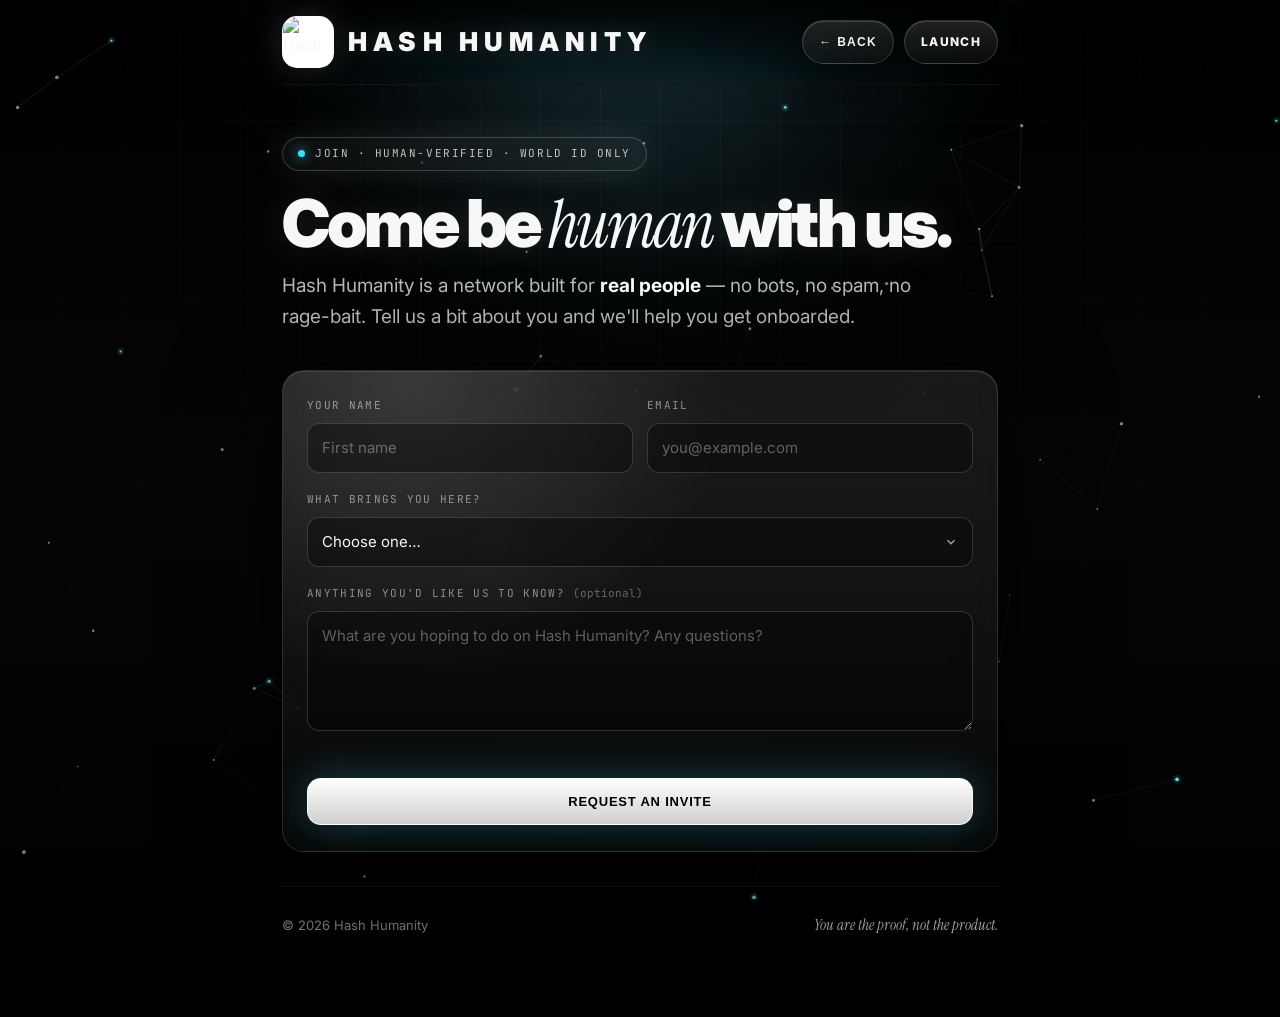
==== join.html @ 0974520a "Add join.html for user onboarding" ====
<!DOCTYPE html>
<html lang="en">
<head>
<meta charset="utf-8" />
<meta name="viewport" content="width=device-width, initial-scale=1, viewport-fit=cover" />
<title>Hash Humanity — Join the network</title>
<link rel="icon" href="logo.png" />
<meta name="description" content="Interested in Hash Humanity? Tell us a little about you and we'll help you get onboarded to the human-verified network." />

<base href="./" />

<link rel="preconnect" href="https://fonts.googleapis.com" />
<link rel="preconnect" href="https://fonts.gstatic.com" crossorigin />
<link href="https://fonts.googleapis.com/css2?family=Inter:wght@400;500;600;700;800;900&family=Instrument+Serif:ital@0;1&family=JetBrains+Mono:wght@500;700&display=swap" rel="stylesheet" />

<script src="https://www.gstatic.com/firebasejs/10.12.2/firebase-app-compat.js"></script>
<script src="https://www.gstatic.com/firebasejs/10.12.2/firebase-functions-compat.js"></script>

<style>
  :root{
    color-scheme:dark;

    --ink:#f7f7f7;
    --muted:rgba(255,255,255,.72);
    --muted2:rgba(255,255,255,.50);

    --stroke:rgba(255,255,255,.16);
    --stroke2:rgba(255,255,255,.30);

    --accent:#38e0ff;
    --accent-soft:rgba(56,224,255,.16);
    --ok:#3ee68a;
    --err:#ff6b6b;

    --radius:22px;
    --wrap:760px;

    --shadow:0 28px 110px rgba(0,0,0,.72);
    --glow:0 0 34px rgba(255,255,255,.10);

    --mono:"JetBrains Mono", ui-monospace, SFMono-Regular, Menlo, monospace;
    --serif:"Instrument Serif", Georgia, "Times New Roman", serif;
    --sans:"Inter", system-ui, -apple-system, BlinkMacSystemFont, "Segoe UI", Roboto, Arial, sans-serif;
  }

  *{ box-sizing:border-box; }
  html,body{ min-height:100%; }

  body{
    margin:0;
    color:var(--ink);
    font:16px/1.6 var(--sans);
    background:linear-gradient(180deg,#000 0%,#050505 48%,#000 100%);
    overflow-x:hidden;
    -webkit-font-smoothing:antialiased;
    isolation:isolate;
  }

  #humanity-field{
    position:fixed; inset:0; z-index:-2; width:100%; height:100%;
    pointer-events:none; opacity:.9;
  }

  body::before{
    content:""; position:fixed; inset:0; z-index:-1;
    background:
      radial-gradient(circle at 50% -10%, rgba(56,224,255,.16), transparent 40%),
      radial-gradient(circle at 50% -10%, rgba(255,255,255,.10), transparent 32%),
      linear-gradient(rgba(255,255,255,.028) 1px, transparent 1px),
      linear-gradient(90deg, rgba(255,255,255,.028) 1px, transparent 1px);
    background-size:auto, auto, 60px 60px, 60px 60px;
    mask-image:radial-gradient(circle at 50% 16%, black 0%, transparent 78%);
    pointer-events:none;
  }

  a{ color:inherit; }
  img{ max-width:100%; display:block; }
  ::selection{ background:rgba(255,255,255,.22); }

  .wrap{ max-width:var(--wrap); margin:0 auto; padding:0 22px 80px; }

  .reveal{ opacity:0; transform:translateY(24px); transition:opacity .8s cubic-bezier(.16,1,.3,1), transform .8s cubic-bezier(.16,1,.3,1); }
  .reveal.in{ opacity:1; transform:none; }

  header{
    position:sticky; top:0; z-index:50;
    display:flex; align-items:center; justify-content:space-between; gap:14px;
    border-bottom:1px solid rgba(255,255,255,.08);
    background:linear-gradient(180deg, rgba(0,0,0,.88), rgba(0,0,0,.50), transparent);
    backdrop-filter:blur(18px) saturate(150%);
    padding:16px 0;
  }

  .brand{ display:flex; align-items:center; gap:14px; min-width:0; }
  .brand img{
    width:52px; height:52px; border-radius:15px; object-fit:cover; background:#fff;
    border:1px solid rgba(255,255,255,.24);
    box-shadow:0 0 30px rgba(255,255,255,.14),0 14px 44px rgba(0,0,0,.7);
  }
  .brand strong{
    letter-spacing:.24em; font-weight:900; text-transform:uppercase;
    font-size:clamp(17px,2.4vw,26px); line-height:1; white-space:nowrap;
    text-shadow:0 0 22px rgba(255,255,255,.16);
  }

  .actions{ display:flex; gap:10px; flex-wrap:wrap; }

  .btn{
    appearance:none; border:1px solid var(--stroke); color:var(--ink);
    background:linear-gradient(180deg, rgba(255,255,255,.12), rgba(255,255,255,.035));
    padding:11px 16px; border-radius:999px;
    font-weight:800; letter-spacing:.11em; text-transform:uppercase; font-size:12px;
    backdrop-filter:blur(16px) saturate(150%);
    box-shadow:0 16px 50px rgba(0,0,0,.5), inset 0 1px 0 rgba(255,255,255,.14);
    text-decoration:none; display:inline-flex; align-items:center; gap:10px; cursor:pointer;
    transition:transform .16s ease,border-color .18s ease,background .18s ease;
    -webkit-tap-highlight-color:transparent;
  }
  .btn:hover{ transform:translateY(-2px); border-color:var(--stroke2); background:linear-gradient(180deg, rgba(255,255,255,.20), rgba(255,255,255,.07)); }

  .hero{ padding:52px 0 8px; }

  .eyebrow{
    display:inline-flex; align-items:center; gap:10px;
    padding:7px 15px; border-radius:999px;
    border:1px solid rgba(255,255,255,.18); background:rgba(255,255,255,.05);
    color:rgba(255,255,255,.74);
    font-family:var(--mono); font-size:11px; text-transform:uppercase; letter-spacing:.14em;
    margin-bottom:20px; backdrop-filter:blur(16px); box-shadow:var(--glow);
  }
  .eyebrow-dot{
    width:7px; height:7px; border-radius:999px; background:var(--accent);
    box-shadow:0 0 12px rgba(56,224,255,.9); animation:beat 1.9s ease-in-out infinite;
  }
  @keyframes beat{ 0%,100%{ transform:scale(1); opacity:1; } 50%{ transform:scale(1.5); opacity:.55; } }

  h1{
    font-size:clamp(38px,6.4vw,66px); line-height:.98; margin:0 0 14px;
    font-weight:900; letter-spacing:-.045em; text-shadow:0 0 34px rgba(255,255,255,.12);
  }
  h1 em{ font-family:var(--serif); font-style:italic; font-weight:400; }

  .lead{ color:var(--muted); font-size:clamp(16px,2vw,19px); margin:0; max-width:56ch; }
  .lead strong{ color:#fff; font-weight:700; }

  .panel{
    position:relative; overflow:hidden; margin-top:30px;
    background:linear-gradient(180deg, rgba(255,255,255,.085), rgba(255,255,255,.03));
    border:1px solid rgba(255,255,255,.13);
    border-radius:var(--radius); padding:26px 24px;
    box-shadow:var(--shadow), inset 0 1px 0 rgba(255,255,255,.10);
    backdrop-filter:blur(18px) saturate(150%);
  }
  .panel::before{
    content:""; position:absolute; inset:0;
    background:radial-gradient(circle at 18% 0%, rgba(255,255,255,.14), transparent 42%);
    pointer-events:none;
  }
  .panel > *{ position:relative; z-index:1; }

  label{
    display:block; font-family:var(--mono); font-size:11px; letter-spacing:.12em;
    text-transform:uppercase; color:var(--muted2); margin:0 0 8px;
  }
  .field{ margin-bottom:18px; }
  .row{ display:grid; grid-template-columns:1fr 1fr; gap:14px; }

  input, select, textarea{
    width:100%; color:var(--ink); font:15px/1.5 var(--sans);
    background:rgba(0,0,0,.35); border:1px solid rgba(255,255,255,.16);
    border-radius:12px; padding:13px 14px;
    transition:border-color .18s ease, box-shadow .18s ease, background .18s ease;
    -webkit-appearance:none; appearance:none;
  }
  select{
    background-image:url("data:image/svg+xml;utf8,<svg xmlns='http://www.w3.org/2000/svg' width='14' height='14' viewBox='0 0 24 24' fill='none' stroke='%23ffffff' stroke-width='2.5' stroke-opacity='0.6'><path d='M6 9l6 6 6-6'/></svg>");
    background-repeat:no-repeat; background-position:right 14px center; padding-right:40px;
  }
  textarea{ min-height:120px; resize:vertical; }

  input::placeholder, textarea::placeholder{ color:rgba(255,255,255,.34); }

  input:focus, select:focus, textarea:focus{
    outline:none; border-color:rgba(56,224,255,.6);
    background:rgba(0,0,0,.5);
    box-shadow:0 0 0 3px rgba(56,224,255,.14);
  }

  .hint{ margin:7px 2px 0; font-size:12px; color:var(--muted2); }
  .optional{ text-transform:none; letter-spacing:0; color:rgba(255,255,255,.35); }

  .submit{
    width:100%; margin-top:22px; padding:15px; border-radius:14px;
    border:1px solid rgba(255,255,255,.88);
    background:linear-gradient(180deg, #fff, #cfcfcf); color:#000;
    font-weight:900; letter-spacing:.06em; text-transform:uppercase; font-size:13px;
    cursor:pointer; position:relative; overflow:hidden;
    box-shadow:0 0 42px rgba(56,224,255,.28), 0 20px 70px rgba(0,0,0,.7);
    transition:transform .16s ease, box-shadow .16s ease, opacity .16s ease;
  }
  .submit:hover:not(:disabled){ transform:translateY(-2px); }
  .submit:disabled{ cursor:not-allowed; opacity:.55; }
  .submit .spinner{
    display:none; width:15px; height:15px; margin-right:9px; vertical-align:-2px;
    border:2px solid rgba(0,0,0,.3); border-top-color:#000; border-radius:50%;
    animation:spin 0.7s linear infinite;
  }
  .submit.loading .spinner{ display:inline-block; }
  @keyframes spin{ to{ transform:rotate(360deg); } }

  .status{
    margin-top:16px; padding:13px 15px; border-radius:12px; font-size:14px;
    display:none; align-items:flex-start; gap:10px;
  }
  .status.show{ display:flex; }
  .status.err{ background:rgba(255,107,107,.12); border:1px solid rgba(255,107,107,.4); color:#ffd6d6; }

  .done{ text-align:center; padding:20px 8px; display:none; }
  .done.show{ display:block; }
  .done .check{
    width:64px; height:64px; margin:0 auto 18px; border-radius:50%;
    display:flex; align-items:center; justify-content:center;
    background:var(--accent-soft); border:1px solid rgba(56,224,255,.45);
  }
  .done h2{ margin:0 0 8px; font-size:24px; font-weight:900; letter-spacing:-.02em; }
  .done h2 em{ font-family:var(--serif); font-style:italic; font-weight:400; }
  .done p{ margin:0 auto 20px; color:var(--muted); max-width:46ch; }
  .done .launch{ display:inline-flex; gap:10px; }

  footer{
    color:var(--muted2); font-size:13px; padding:26px 0 0; margin-top:34px;
    border-top:1px solid rgba(255,255,255,.08);
    display:flex; align-items:center; justify-content:space-between; flex-wrap:wrap; gap:12px;
  }
  footer .tag{ font-family:var(--serif); font-style:italic; font-size:15px; color:var(--muted); }

  @media (max-width:720px){
    .wrap{ padding:0 16px 72px; }
    header{ flex-direction:column; align-items:flex-start; padding:10px 0 12px; }
    .brand img{ width:48px; height:48px; border-radius:14px; }
    .brand strong{ font-size:clamp(19px,7vw,27px); letter-spacing:.18em; }
    .btn{ padding:10px 14px; font-size:11px; }
    .hero{ padding:34px 0 4px; }
    .panel{ padding:22px 18px; }
    .row{ grid-template-columns:1fr; }
  }

  @media (prefers-reduced-motion:reduce){
    *,*::before,*::after{ animation:none !important; transition:none !important; }
    .reveal{ opacity:1; transform:none; }
    #humanity-field{ display:none; }
  }
</style>
</head>

<body>
  <canvas id="humanity-field" aria-hidden="true"></canvas>

  <div class="wrap">
    <header>
      <div class="brand">
        <img src="logo.png" alt="Hash Humanity" />
        <strong>HASH HUMANITY</strong>
      </div>
      <nav class="actions">
        <button class="btn" type="button" onclick="goBack()">← Back</button>
        <a class="btn" href="https://hashhumanity.world" target="_blank" rel="noopener">Launch</a>
      </nav>
    </header>

    <main>
      <section class="hero">
        <div class="eyebrow reveal">
          <span class="eyebrow-dot"></span>
          <span>Join · Human-verified · World ID only</span>
        </div>

        <h1 class="reveal">Come be <em>human</em> with us.</h1>

        <p class="lead reveal">
          Hash Humanity is a network built for <strong>real people</strong> — no bots, no spam, no rage-bait.
          Tell us a bit about you and we'll help you get onboarded.
        </p>
      </section>

      <section class="panel reveal">
        <div id="formWrap">
          <div class="row">
            <div class="field">
              <label for="name">Your name</label>
              <input id="name" type="text" placeholder="First name" autocomplete="name" />
            </div>
            <div class="field">
              <label for="email">Email</label>
              <input id="email" type="email" placeholder="you@example.com" autocomplete="email" />
            </div>
          </div>

          <div class="field">
            <label for="role">What brings you here?</label>
            <select id="role">
              <option value="">Choose one…</option>
              <option value="member">I want to join as a member</option>
              <option value="creator">I'm a creator</option>
              <option value="builder">I'm a builder / developer</option>
              <option value="partner">Partnership / organization</option>
              <option value="press">Press / media</option>
              <option value="other">Something else</option>
            </select>
          </div>

          <div class="field">
            <label for="message">Anything you'd like us to know? <span class="optional">(optional)</span></label>
            <textarea id="message" maxlength="2000" placeholder="What are you hoping to do on Hash Humanity? Any questions?"></textarea>
          </div>

          <button id="submitBtn" class="submit" type="button">
            <span class="spinner"></span><span class="submit-label">Request an invite</span>
          </button>

          <div id="status" class="status"></div>
        </div>

        <div id="doneWrap" class="done">
          <div class="check">
            <svg width="30" height="30" viewBox="0 0 24 24" fill="none" stroke="var(--accent)" stroke-width="2.5" stroke-linecap="round" stroke-linejoin="round"><path d="M20 6L9 17l-5-5"/></svg>
          </div>
          <h2>You're <em>on the list</em>.</h2>
          <p>Thanks for your interest — we've got your details and someone from our team will reach out at the email you gave us. Want to look around now?</p>
          <a class="btn launch" href="https://hashhumanity.world" target="_blank" rel="noopener">Launch Hash Humanity</a>
        </div>
      </section>
    </main>

    <footer>
      <span>© <span id="y"></span> Hash Humanity</span>
      <span class="tag">You are the proof, not the product.</span>
    </footer>
  </div>

<script>
  document.getElementById("y").textContent = new Date().getFullYear();

  /* ---------- Firebase functions ---------- */
  let functions = null;
  (function initFn(tries){
    tries = tries || 0;
    if (typeof firebase !== "undefined" && firebase.initializeApp) {
      try {
        if (!firebase.apps || !firebase.apps.length) {
          firebase.initializeApp({
            apiKey: "AIzaSyBT7P7DAfV-I9ESe6f9Jdp5ioCyGIK0d9A",
            authDomain: "hashhumanity-58b9a.firebaseapp.com",
            databaseURL: "https://hashhumanity-58b9a-default-rtdb.firebaseio.com",
            projectId: "hashhumanity-58b9a"
          });
        }
        functions = firebase.app().functions("us-central1");
        return;
      } catch (e) { console.warn("Firebase init failed", e); return; }
    }
    if (tries < 40) setTimeout(function(){ initFn(tries + 1); }, 100);
  })();

  const statusEl = document.getElementById("status");
  function showStatus(msg){ statusEl.className = "status show err"; statusEl.textContent = msg; }
  function hideStatus(){ statusEl.className = "status"; }

  const emailValid = (v) => /^[^\s@]+@[^\s@]+\.[^\s@]+$/.test(String(v || "").trim());

  const submitBtn = document.getElementById("submitBtn");
  const submitLabel = submitBtn.querySelector(".submit-label");

  submitBtn.addEventListener("click", async () => {
    hideStatus();
    const name = document.getElementById("name").value.trim();
    const email = document.getElementById("email").value.trim();
    const role = document.getElementById("role").value;
    const message = document.getElementById("message").value.trim();

    // Client-side validation mirrors the backend
    if (name.length < 2) return showStatus("Please tell us your name.");
    if (!emailValid(email)) return showStatus("Please enter a valid email so we can reach you.");
    if (!role) return showStatus("Please choose what brings you here.");

    if (!functions) return showStatus("Couldn't reach our servers. Check your connection and try again.");

    const payload = { name, email, role, message, sourceLocation: "onboarding_page" };

    submitBtn.disabled = true;
    submitBtn.classList.add("loading");
    submitLabel.textContent = "Sending…";

    try {
      const submitJoinInquiry = functions.httpsCallable("submitJoinInquiry");
      await submitJoinInquiry(payload);
      document.getElementById("formWrap").style.display = "none";
      document.getElementById("doneWrap").classList.add("show");
    } catch (err) {
      console.error("submitJoinInquiry failed:", err);
      showStatus((err && err.message) ? err.message : "Something went wrong. Please try again.");
      submitBtn.disabled = false;
      submitBtn.classList.remove("loading");
      submitLabel.textContent = "Request an invite";
    }
  });

  /* ---------- Signature particle field ---------- */
  (function () {
    if (window.matchMedia("(prefers-reduced-motion: reduce)").matches) return;
    const canvas = document.getElementById("humanity-field");
    const ctx = canvas.getContext("2d");
    let w, h, dpr, nodes = [], mouse = { x: -9999, y: -9999 };

    function size() {
      dpr = Math.min(window.devicePixelRatio || 1, 2);
      w = canvas.clientWidth = window.innerWidth;
      h = canvas.clientHeight = window.innerHeight;
      canvas.width = w * dpr; canvas.height = h * dpr;
      ctx.setTransform(dpr, 0, 0, dpr, 0, 0);
      const target = Math.min(90, Math.floor((w * h) / 20000));
      nodes = Array.from({ length: target }, () => ({
        x: Math.random() * w, y: Math.random() * h,
        vx: (Math.random() - 0.5) * 0.28, vy: (Math.random() - 0.5) * 0.28,
        r: Math.random() * 1.4 + 0.6, verified: Math.random() < 0.14
      }));
    }
    function step() {
      ctx.clearRect(0, 0, w, h);
      for (const n of nodes) {
        n.x += n.vx; n.y += n.vy;
        if (n.x < 0 || n.x > w) n.vx *= -1;
        if (n.y < 0 || n.y > h) n.vy *= -1;
        const dxm = mouse.x - n.x, dym = mouse.y - n.y, dm = Math.hypot(dxm, dym);
        if (dm < 160) { n.x += (dxm / dm) * 0.35; n.y += (dym / dm) * 0.35; }
      }
      for (let i = 0; i < nodes.length; i++) {
        for (let j = i + 1; j < nodes.length; j++) {
          const a = nodes[i], b = nodes[j];
          const dx = a.x - b.x, dy = a.y - b.y, d = Math.hypot(dx, dy);
          if (d < 128) {
            const o = (1 - d / 128) * 0.16;
            ctx.strokeStyle = (a.verified || b.verified) ? "rgba(56,224,255," + (o*1.6) + ")" : "rgba(255,255,255," + o + ")";
            ctx.lineWidth = 1;
            ctx.beginPath(); ctx.moveTo(a.x, a.y); ctx.lineTo(b.x, b.y); ctx.stroke();
          }
        }
      }
      for (const n of nodes) {
        if (n.verified) {
          ctx.beginPath(); ctx.arc(n.x, n.y, n.r + 2.4, 0, Math.PI*2); ctx.fillStyle = "rgba(56,224,255,0.16)"; ctx.fill();
          ctx.beginPath(); ctx.arc(n.x, n.y, n.r, 0, Math.PI*2); ctx.fillStyle = "rgba(150,238,255,0.95)"; ctx.fill();
        } else {
          ctx.beginPath(); ctx.arc(n.x, n.y, n.r, 0, Math.PI*2); ctx.fillStyle = "rgba(255,255,255,0.55)"; ctx.fill();
        }
      }
      requestAnimationFrame(step);
    }
    window.addEventListener("resize", size, { passive: true });
    window.addEventListener("pointermove", (e) => { mouse.x = e.clientX; mouse.y = e.clientY; }, { passive: true });
    window.addEventListener("pointerleave", () => { mouse.x = -9999; mouse.y = -9999; });
    size(); requestAnimationFrame(step);
  })();

  /* ---------- Scroll reveals ---------- */
  (function () {
    const items = document.querySelectorAll(".reveal");
    if (!("IntersectionObserver" in window)) { items.forEach((el) => el.classList.add("in")); return; }
    const io = new IntersectionObserver((entries) => {
      entries.forEach((e) => { if (e.isIntersecting) { e.target.classList.add("in"); io.unobserve(e.target); } });
    }, { threshold: 0.12, rootMargin: "0px 0px -6% 0px" });
    items.forEach((el) => io.observe(el));
  })();

  /* ---------- Back button ---------- */
  async function probe(url){
    try { const r = await fetch(url, { method: "HEAD", cache: "no-store" }); return r.ok; }
    catch { return false; }
  }
  async function goBack(){
    const candidates = ["index.html", "./index.html", "../index.html", "/index.html", "promo.html"];
    for (const url of candidates){ if (await probe(url)) { location.href = url; return; } }
    history.back();
  }
</script>
</body>
</html>
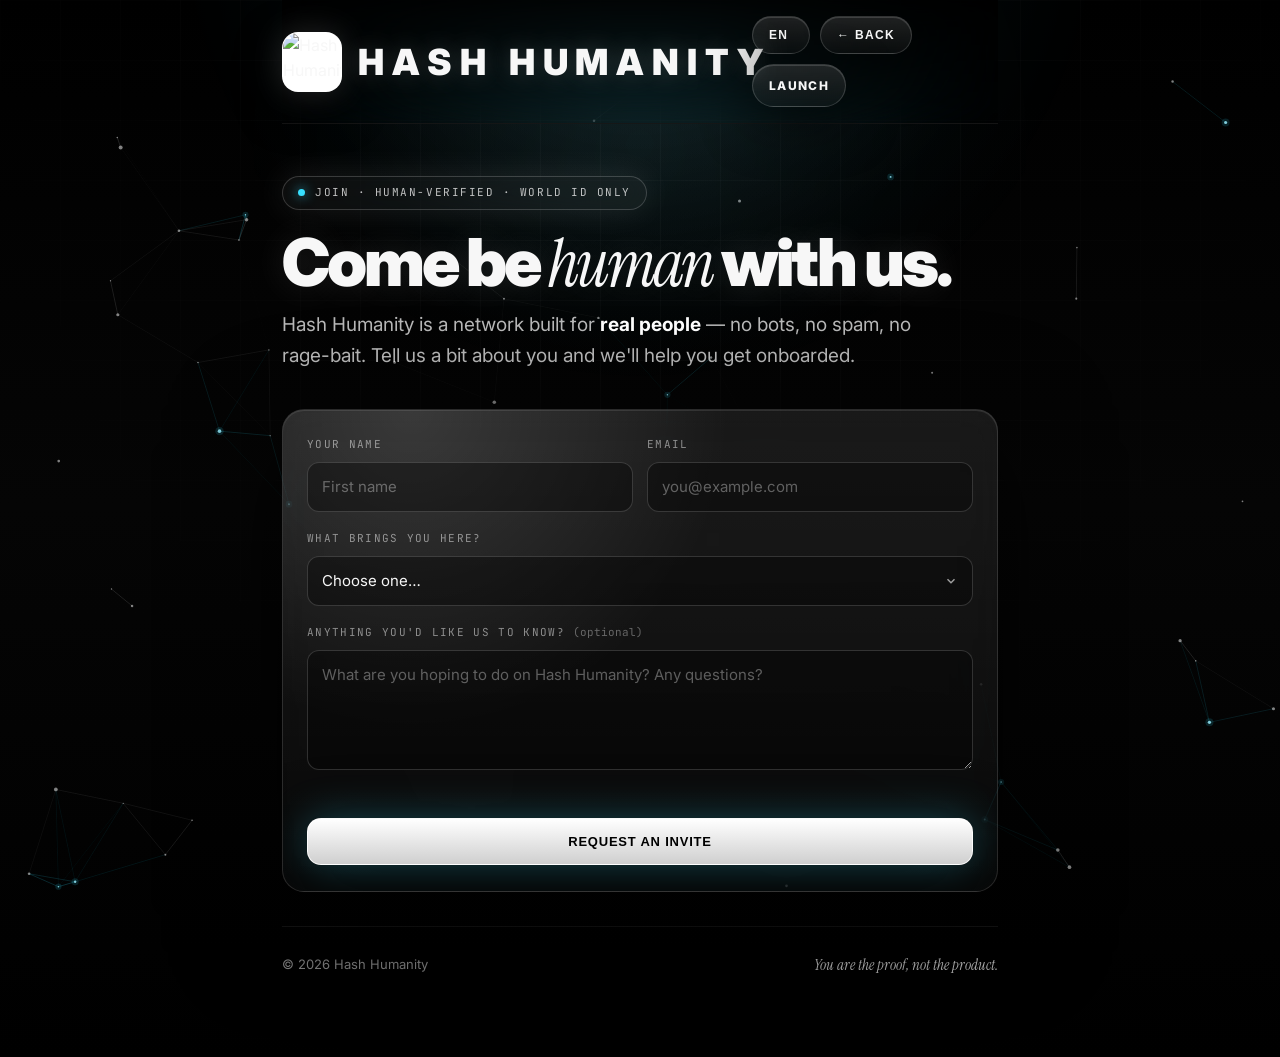
==== commit a80e81b6: "Enhance join.html with styling and i18n features Updated styles and added internationalization suppo" ====
--- a/join.html
+++ b/join.html
@@ -91,19 +91,39 @@
     padding:16px 0;
   }
 
-  .brand{ display:flex; align-items:center; gap:14px; min-width:0; }
+  .brand{ display:flex; align-items:center; gap:16px; min-width:0; }
   .brand img{
-    width:52px; height:52px; border-radius:15px; object-fit:cover; background:#fff;
+    width:60px; height:60px; border-radius:16px; object-fit:cover; background:#fff;
     border:1px solid rgba(255,255,255,.24);
     box-shadow:0 0 30px rgba(255,255,255,.14),0 14px 44px rgba(0,0,0,.7);
   }
   .brand strong{
-    letter-spacing:.24em; font-weight:900; text-transform:uppercase;
-    font-size:clamp(17px,2.4vw,26px); line-height:1; white-space:nowrap;
+    letter-spacing:.22em; font-weight:900; text-transform:uppercase;
+    font-size:clamp(24px,3vw,36px); line-height:1; white-space:nowrap;
     text-shadow:0 0 22px rgba(255,255,255,.16);
   }
 
-  .actions{ display:flex; gap:10px; flex-wrap:wrap; }
+  .actions{ display:flex; gap:10px; flex-wrap:wrap; align-items:center; }
+
+  .lang-switch{ position:relative; }
+  .lang-btn{ min-width:58px; font-weight:800; letter-spacing:.1em; }
+  .lang-menu{
+    list-style:none; margin:0; padding:6px; position:absolute; top:calc(100% + 8px); right:0;
+    min-width:190px; max-height:320px; overflow-y:auto;
+    background:#0d0d0d; border:1px solid var(--stroke); border-radius:14px;
+    box-shadow:0 24px 60px rgba(0,0,0,.6);
+    display:none; z-index:60;
+  }
+  .lang-menu.open{ display:block; }
+  .lang-menu li{ display:block; }
+  .lang-menu button{
+    width:100%; text-align:left; background:transparent; border:0; color:var(--muted);
+    padding:10px 12px; border-radius:9px; cursor:pointer; font-size:13px;
+    display:flex; align-items:center; justify-content:space-between; gap:10px;
+  }
+  .lang-menu button:hover{ background:var(--accent-soft); color:var(--ink); }
+  .lang-menu button[aria-selected="true"]{ color:var(--accent); }
+  .lang-menu .code{ font-size:10px; letter-spacing:.1em; color:var(--muted2); }
 
   .btn{
     appearance:none; border:1px solid var(--stroke); color:var(--ink);
@@ -236,10 +256,9 @@
 
   @media (max-width:720px){
     .wrap{ padding:0 16px 72px; }
-    header{ flex-direction:column; align-items:flex-start; padding:10px 0 12px; }
-    .brand img{ width:48px; height:48px; border-radius:14px; }
-    .brand strong{ font-size:clamp(19px,7vw,27px); letter-spacing:.18em; }
-    .btn{ padding:10px 14px; font-size:11px; }
+    header{ flex-direction:column; align-items:stretch; padding:12px 0; gap:12px; }
+    .brand{ justify-content:center; }
+    .actions{ justify-content:center; }
     .hero{ padding:34px 0 4px; }
     .panel{ padding:22px 18px; }
     .row{ grid-template-columns:1fr; }
@@ -263,8 +282,14 @@
         <strong>HASH HUMANITY</strong>
       </div>
       <nav class="actions">
-        <button class="btn" type="button" onclick="goBack()">← Back</button>
-        <a class="btn" href="https://hashhumanity.world" target="_blank" rel="noopener">Launch</a>
+        <div class="lang-switch" id="langSwitch">
+          <button class="btn lang-btn" id="langBtn" type="button" aria-haspopup="listbox" aria-expanded="false">
+            <span id="langBtnLabel">EN</span>
+          </button>
+          <ul class="lang-menu" id="langMenu" role="listbox"></ul>
+        </div>
+        <button class="btn" type="button" onclick="goBack()" data-i18n="back">← Back</button>
+        <a class="btn" href="https://hashhumanity.world" target="_blank" rel="noopener" data-i18n="launch">Launch</a>
       </nav>
     </header>
 
@@ -272,12 +297,12 @@
       <section class="hero">
         <div class="eyebrow reveal">
           <span class="eyebrow-dot"></span>
-          <span>Join · Human-verified · World ID only</span>
+          <span data-i18n="eyebrow">Join · Human-verified · World ID only</span>
         </div>
 
-        <h1 class="reveal">Come be <em>human</em> with us.</h1>
-
-        <p class="lead reveal">
+        <h1 class="reveal" data-i18n-html="h1">Come be <em>human</em> with us.</h1>
+
+        <p class="lead reveal" data-i18n-html="lead">
           Hash Humanity is a network built for <strong>real people</strong> — no bots, no spam, no rage-bait.
           Tell us a bit about you and we'll help you get onboarded.
         </p>
@@ -287,35 +312,35 @@
         <div id="formWrap">
           <div class="row">
             <div class="field">
-              <label for="name">Your name</label>
-              <input id="name" type="text" placeholder="First name" autocomplete="name" />
+              <label for="name" data-i18n="lbl_name">Your name</label>
+              <input id="name" type="text" data-i18n-placeholder="ph_name" placeholder="First name" autocomplete="name" />
             </div>
             <div class="field">
-              <label for="email">Email</label>
+              <label for="email" data-i18n="lbl_email">Email</label>
               <input id="email" type="email" placeholder="you@example.com" autocomplete="email" />
             </div>
           </div>
 
           <div class="field">
-            <label for="role">What brings you here?</label>
+            <label for="role" data-i18n="lbl_role">What brings you here?</label>
             <select id="role">
-              <option value="">Choose one…</option>
-              <option value="member">I want to join as a member</option>
-              <option value="creator">I'm a creator</option>
-              <option value="builder">I'm a builder / developer</option>
-              <option value="partner">Partnership / organization</option>
-              <option value="press">Press / media</option>
-              <option value="other">Something else</option>
+              <option value="" data-i18n="opt_choose">Choose one…</option>
+              <option value="member" data-i18n="opt_member">I want to join as a member</option>
+              <option value="creator" data-i18n="opt_creator">I'm a creator</option>
+              <option value="builder" data-i18n="opt_builder">I'm a builder / developer</option>
+              <option value="partner" data-i18n="opt_partner">Partnership / organization</option>
+              <option value="press" data-i18n="opt_press">Press / media</option>
+              <option value="other" data-i18n="opt_other">Something else</option>
             </select>
           </div>
 
           <div class="field">
-            <label for="message">Anything you'd like us to know? <span class="optional">(optional)</span></label>
-            <textarea id="message" maxlength="2000" placeholder="What are you hoping to do on Hash Humanity? Any questions?"></textarea>
+            <label for="message" data-i18n-html="lbl_message">Anything you'd like us to know? <span class="optional">(optional)</span></label>
+            <textarea id="message" maxlength="2000" data-i18n-placeholder="ph_message" placeholder="What are you hoping to do on Hash Humanity? Any questions?"></textarea>
           </div>
 
           <button id="submitBtn" class="submit" type="button">
-            <span class="spinner"></span><span class="submit-label">Request an invite</span>
+            <span class="spinner"></span><span class="submit-label" data-i18n="submit">Request an invite</span>
           </button>
 
           <div id="status" class="status"></div>
@@ -325,16 +350,16 @@
           <div class="check">
             <svg width="30" height="30" viewBox="0 0 24 24" fill="none" stroke="var(--accent)" stroke-width="2.5" stroke-linecap="round" stroke-linejoin="round"><path d="M20 6L9 17l-5-5"/></svg>
           </div>
-          <h2>You're <em>on the list</em>.</h2>
-          <p>Thanks for your interest — we've got your details and someone from our team will reach out at the email you gave us. Want to look around now?</p>
-          <a class="btn launch" href="https://hashhumanity.world" target="_blank" rel="noopener">Launch Hash Humanity</a>
+          <h2 data-i18n-html="done_h2">You're <em>on the list</em>.</h2>
+          <p data-i18n="done_p">Thanks for your interest — we've got your details and someone from our team will reach out at the email you gave us. Want to look around now?</p>
+          <a class="btn launch" href="https://hashhumanity.world" target="_blank" rel="noopener" data-i18n="launch_full">Launch Hash Humanity</a>
         </div>
       </section>
     </main>
 
     <footer>
       <span>© <span id="y"></span> Hash Humanity</span>
-      <span class="tag">You are the proof, not the product.</span>
+      <span class="tag" data-i18n="footer_tag">You are the proof, not the product.</span>
     </footer>
   </div>
 
@@ -362,6 +387,8 @@
     if (tries < 40) setTimeout(function(){ initFn(tries + 1); }, 100);
   })();
 
+  function t(key, fallback){ return (window.HH_ACTIVE_STRINGS && window.HH_ACTIVE_STRINGS[key]) || fallback; }
+
   const statusEl = document.getElementById("status");
   function showStatus(msg){ statusEl.className = "status show err"; statusEl.textContent = msg; }
   function hideStatus(){ statusEl.className = "status"; }
@@ -378,18 +405,16 @@
     const role = document.getElementById("role").value;
     const message = document.getElementById("message").value.trim();
 
-    // Client-side validation mirrors the backend
-    if (name.length < 2) return showStatus("Please tell us your name.");
-    if (!emailValid(email)) return showStatus("Please enter a valid email so we can reach you.");
-    if (!role) return showStatus("Please choose what brings you here.");
-
-    if (!functions) return showStatus("Couldn't reach our servers. Check your connection and try again.");
+    if (name.length < 2) return showStatus(t("err_name","Please tell us your name."));
+    if (!emailValid(email)) return showStatus(t("err_email","Please enter a valid email so we can reach you."));
+    if (!role) return showStatus(t("err_role","Please choose what brings you here."));
+    if (!functions) return showStatus(t("err_offline","Couldn't reach our servers. Check your connection and try again."));
 
     const payload = { name, email, role, message, sourceLocation: "onboarding_page" };
 
     submitBtn.disabled = true;
     submitBtn.classList.add("loading");
-    submitLabel.textContent = "Sending…";
+    submitLabel.textContent = t("sending","Sending…");
 
     try {
       const submitJoinInquiry = functions.httpsCallable("submitJoinInquiry");
@@ -398,10 +423,10 @@
       document.getElementById("doneWrap").classList.add("show");
     } catch (err) {
       console.error("submitJoinInquiry failed:", err);
-      showStatus((err && err.message) ? err.message : "Something went wrong. Please try again.");
+      showStatus((err && err.message) ? err.message : t("err_generic","Something went wrong. Please try again."));
       submitBtn.disabled = false;
       submitBtn.classList.remove("loading");
-      submitLabel.textContent = "Request an invite";
+      submitLabel.textContent = t("submit","Request an invite");
     }
   });
 
@@ -483,5 +508,10 @@
     history.back();
   }
 </script>
+
+<script src="i18n.js"></script>
+<script>
+  if (window.HH_I18N) { window.HH_I18N.init("join"); }
+</script>
 </body>
 </html>
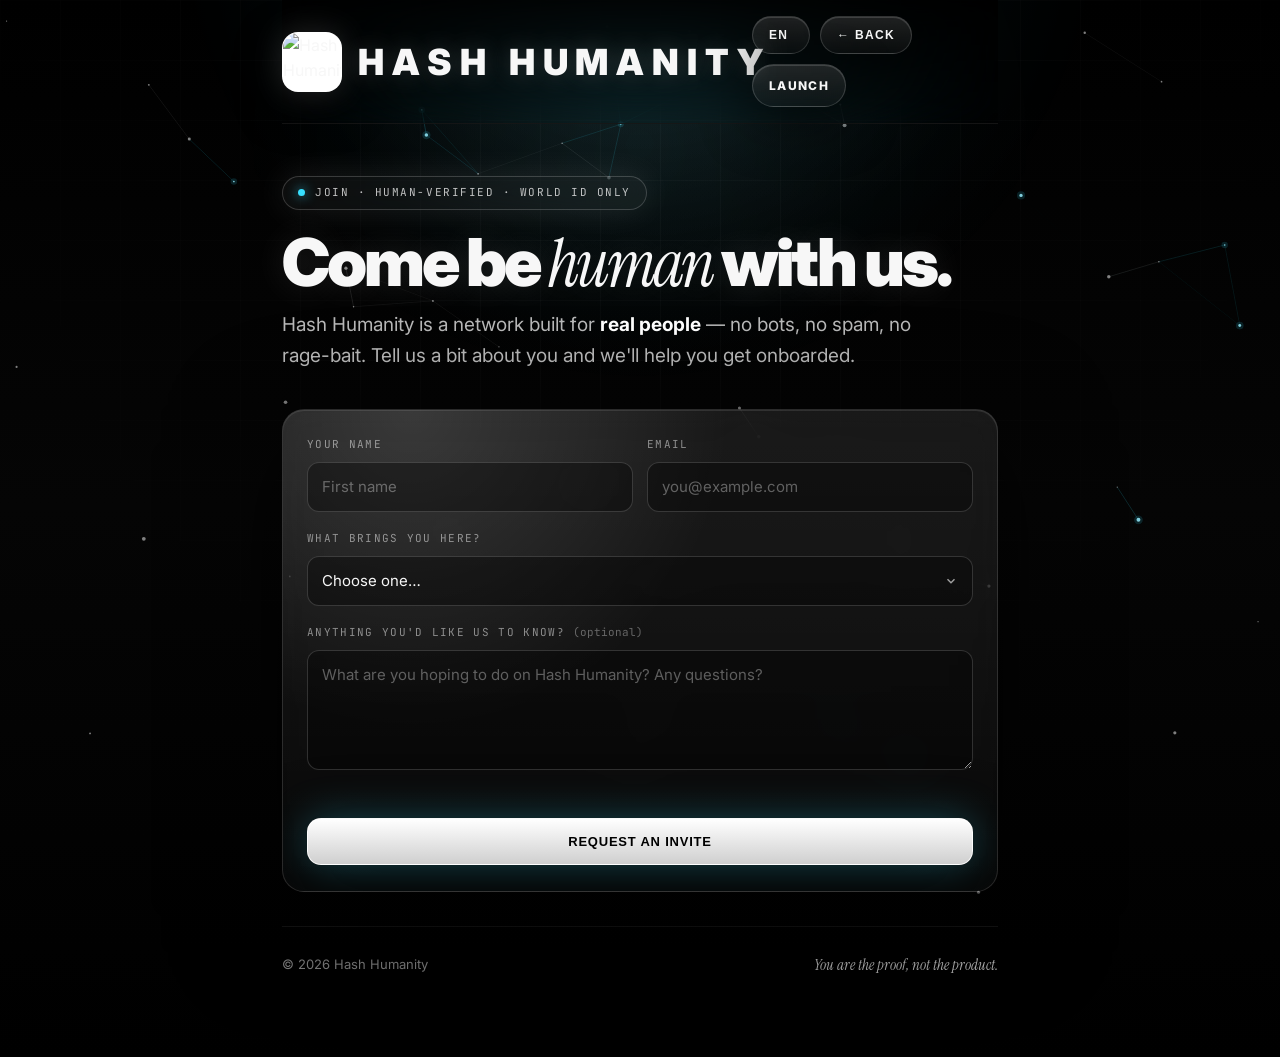
==== commit 08806d78: "Enhance brand styles for mobile responsiveness" ====
--- a/join.html
+++ b/join.html
@@ -257,7 +257,9 @@
   @media (max-width:720px){
     .wrap{ padding:0 16px 72px; }
     header{ flex-direction:column; align-items:stretch; padding:12px 0; gap:12px; }
-    .brand{ justify-content:center; }
+    .brand{ justify-content:center; min-width:0; }
+    .brand img{ width:44px; height:44px; border-radius:13px; flex:0 0 auto; }
+    .brand strong{ font-size:clamp(16px,5.6vw,23px); letter-spacing:.1em; min-width:0; overflow:hidden; text-overflow:ellipsis; }
     .actions{ justify-content:center; }
     .hero{ padding:34px 0 4px; }
     .panel{ padding:22px 18px; }
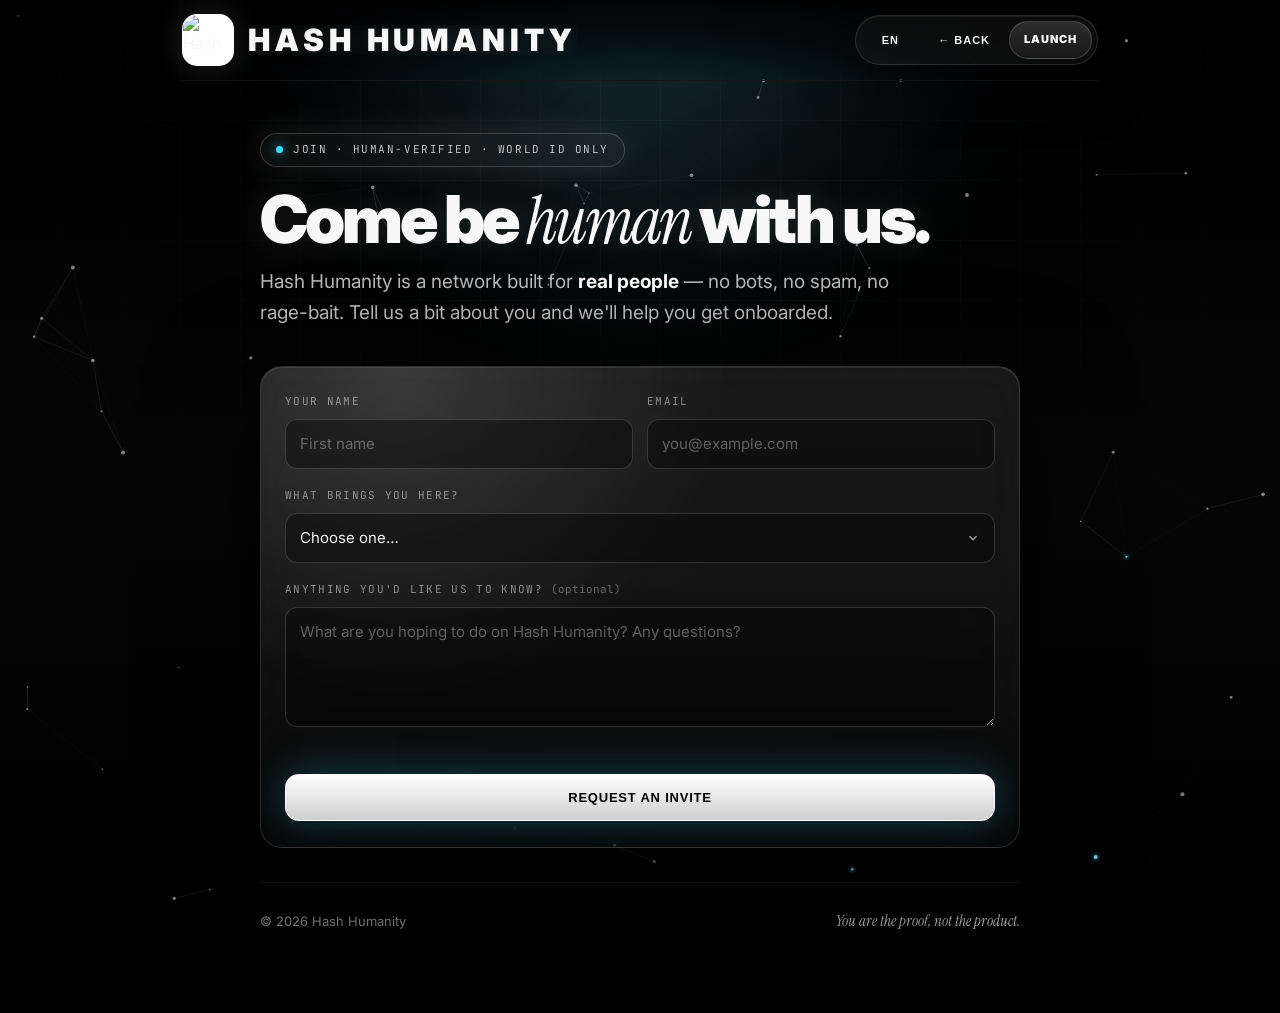
==== commit d8ee33eb: "Update styles and layout in join.html" ====
--- a/join.html
+++ b/join.html
@@ -33,7 +33,8 @@
     --err:#ff6b6b;
 
     --radius:22px;
-    --wrap:760px;
+    --wrap:960px;
+    --content:760px;
 
     --shadow:0 28px 110px rgba(0,0,0,.72);
     --glow:0 0 34px rgba(255,255,255,.10);
@@ -78,32 +79,43 @@
   ::selection{ background:rgba(255,255,255,.22); }
 
   .wrap{ max-width:var(--wrap); margin:0 auto; padding:0 22px 80px; }
+  main{ max-width:var(--content); margin:0 auto; }
 
   .reveal{ opacity:0; transform:translateY(24px); transition:opacity .8s cubic-bezier(.16,1,.3,1), transform .8s cubic-bezier(.16,1,.3,1); }
   .reveal.in{ opacity:1; transform:none; }
 
   header{
     position:sticky; top:0; z-index:50;
-    display:flex; align-items:center; justify-content:space-between; gap:14px;
+    display:grid; grid-template-columns:minmax(0,1fr) auto; align-items:center; gap:18px;
     border-bottom:1px solid rgba(255,255,255,.08);
-    background:linear-gradient(180deg, rgba(0,0,0,.88), rgba(0,0,0,.50), transparent);
+    background:linear-gradient(180deg, rgba(0,0,0,.90), rgba(0,0,0,.58), transparent);
+    -webkit-backdrop-filter:blur(18px) saturate(150%);
     backdrop-filter:blur(18px) saturate(150%);
-    padding:16px 0;
-  }
-
-  .brand{ display:flex; align-items:center; gap:16px; min-width:0; }
+    padding:14px 0;
+  }
+
+  .brand{ display:flex; align-items:center; gap:14px; min-width:0; }
   .brand img{
-    width:60px; height:60px; border-radius:16px; object-fit:cover; background:#fff;
+    width:52px; height:52px; border-radius:15px; object-fit:cover; background:#fff;
     border:1px solid rgba(255,255,255,.24);
     box-shadow:0 0 30px rgba(255,255,255,.14),0 14px 44px rgba(0,0,0,.7);
+    flex:0 0 auto;
   }
   .brand strong{
-    letter-spacing:.22em; font-weight:900; text-transform:uppercase;
-    font-size:clamp(24px,3vw,36px); line-height:1; white-space:nowrap;
+    letter-spacing:.16em; font-weight:900; text-transform:uppercase;
+    font-size:clamp(22px,2.4vw,32px); line-height:1; white-space:nowrap;
     text-shadow:0 0 22px rgba(255,255,255,.16);
-  }
-
-  .actions{ display:flex; gap:10px; flex-wrap:wrap; align-items:center; }
+    min-width:0; overflow:hidden; text-overflow:ellipsis;
+  }
+
+  .actions{
+    display:flex; gap:4px; flex-wrap:nowrap; align-items:center; justify-content:flex-end;
+    padding:5px; border:1px solid rgba(255,255,255,.12); border-radius:999px;
+    background:rgba(255,255,255,.045);
+    box-shadow:0 18px 60px rgba(0,0,0,.45), inset 0 1px 0 rgba(255,255,255,.08);
+    -webkit-backdrop-filter:blur(18px) saturate(150%);
+    backdrop-filter:blur(18px) saturate(150%);
+  }
 
   .lang-switch{ position:relative; }
   .lang-btn{ min-width:58px; font-weight:800; letter-spacing:.1em; }
@@ -126,17 +138,25 @@
   .lang-menu .code{ font-size:10px; letter-spacing:.1em; color:var(--muted2); }
 
   .btn{
-    appearance:none; border:1px solid var(--stroke); color:var(--ink);
-    background:linear-gradient(180deg, rgba(255,255,255,.12), rgba(255,255,255,.035));
-    padding:11px 16px; border-radius:999px;
-    font-weight:800; letter-spacing:.11em; text-transform:uppercase; font-size:12px;
-    backdrop-filter:blur(16px) saturate(150%);
-    box-shadow:0 16px 50px rgba(0,0,0,.5), inset 0 1px 0 rgba(255,255,255,.14);
-    text-decoration:none; display:inline-flex; align-items:center; gap:10px; cursor:pointer;
-    transition:transform .16s ease,border-color .18s ease,background .18s ease;
+    appearance:none; border:1px solid transparent; color:var(--ink);
+    background:transparent;
+    min-height:38px; padding:0 14px; border-radius:999px;
+    font-weight:900; letter-spacing:.09em; text-transform:uppercase; font-size:11px;
+    text-decoration:none; display:inline-flex; align-items:center; justify-content:center; gap:8px; cursor:pointer;
+    transition:transform .16s ease,border-color .18s ease,background .18s ease,box-shadow .18s ease,color .18s ease;
     -webkit-tap-highlight-color:transparent;
-  }
-  .btn:hover{ transform:translateY(-2px); border-color:var(--stroke2); background:linear-gradient(180deg, rgba(255,255,255,.20), rgba(255,255,255,.07)); }
+    white-space:nowrap;
+  }
+  .btn:hover{
+    transform:translateY(-1px);
+    border-color:rgba(255,255,255,.18);
+    background:rgba(255,255,255,.08);
+    box-shadow:inset 0 1px 0 rgba(255,255,255,.10);
+  }
+  .actions > .btn:last-child{
+    border-color:rgba(255,255,255,.18);
+    background:linear-gradient(180deg, rgba(255,255,255,.14), rgba(255,255,255,.055));
+  }
 
   .hero{ padding:52px 0 8px; }
 
@@ -248,7 +268,8 @@
   .done .launch{ display:inline-flex; gap:10px; }
 
   footer{
-    color:var(--muted2); font-size:13px; padding:26px 0 0; margin-top:34px;
+    max-width:var(--content); margin:34px auto 0;
+    color:var(--muted2); font-size:13px; padding:26px 0 0;
     border-top:1px solid rgba(255,255,255,.08);
     display:flex; align-items:center; justify-content:space-between; flex-wrap:wrap; gap:12px;
   }
@@ -256,11 +277,21 @@
 
   @media (max-width:720px){
     .wrap{ padding:0 16px 72px; }
-    header{ flex-direction:column; align-items:stretch; padding:12px 0; gap:12px; }
-    .brand{ justify-content:center; min-width:0; }
+    header{
+      display:grid; grid-template-columns:1fr; justify-items:center; align-items:center;
+      padding:12px 0 10px; gap:12px;
+    }
+    .brand{ justify-content:center; min-width:0; max-width:100%; }
     .brand img{ width:44px; height:44px; border-radius:13px; flex:0 0 auto; }
     .brand strong{ font-size:clamp(16px,5.6vw,23px); letter-spacing:.1em; min-width:0; overflow:hidden; text-overflow:ellipsis; }
-    .actions{ justify-content:center; }
+    .actions{
+      width:min(100%,390px); justify-content:center; display:grid;
+      grid-template-columns:.72fr 1fr 1fr; gap:4px; padding:5px;
+    }
+    .actions .btn{ min-height:36px; padding:0 10px; font-size:10px; letter-spacing:.075em; width:100%; }
+    .lang-switch{ width:100%; }
+    .lang-btn{ width:100%; min-width:0; }
+    .lang-menu{ left:0; right:auto; min-width:190px; }
     .hero{ padding:34px 0 4px; }
     .panel{ padding:22px 18px; }
     .row{ grid-template-columns:1fr; }
